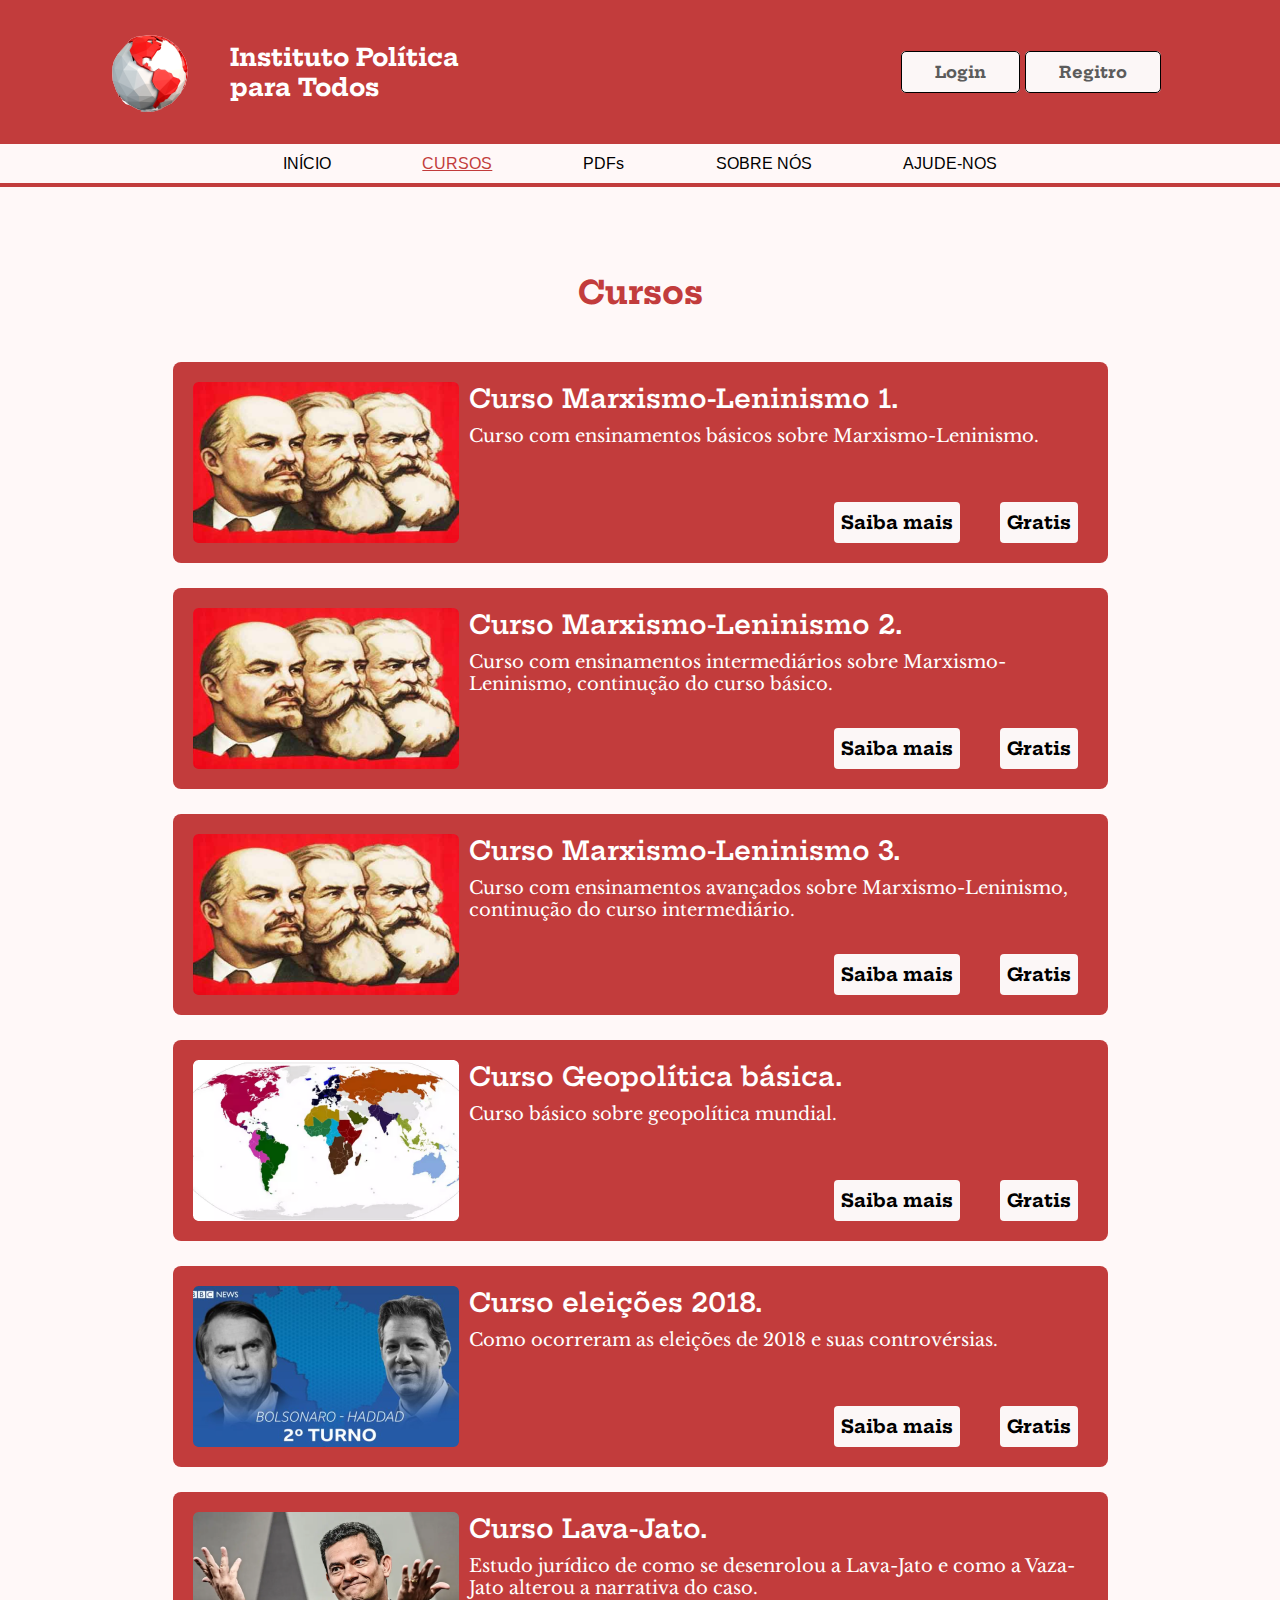
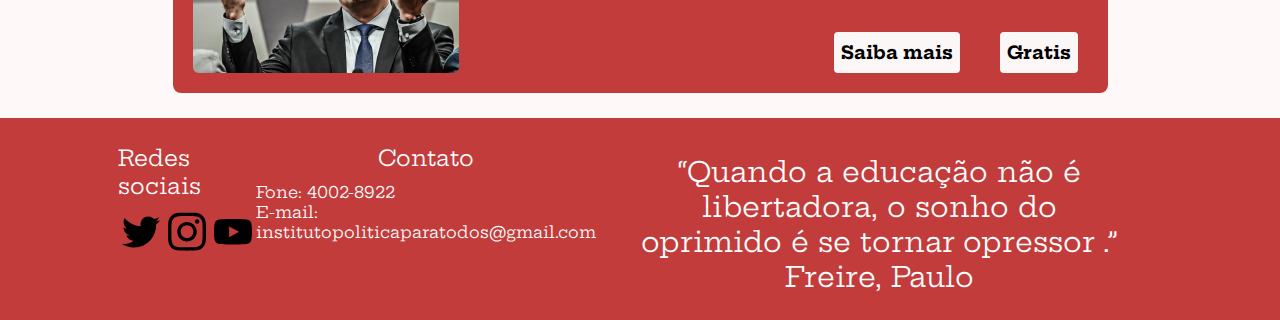
==== html/cursos.html @ 61e1fe77 "1.0" ====
<!DOCTYPE html>
<html lang="pt-br">

<head>
    <meta charset="UTF-8">
    <meta http-equiv="X-UA-Compatible" content="IE=edge">
    <meta name="viewport" content="width=device-width, initial-scale=1.0">
    <title>Cursos</title>
    <link rel="stylesheet" href="../css/style.css">
    <link rel="stylesheet" href="../css/cursos.css">
</head>

<body>
    <header>
        <div id="cabecalho" class="flex">
            <div class="header-logo flex">
                <img id="logo" src="../img/Logo.png"
                    alt="Representação do planeta Terra com o mar da cor branca e os continentes da cor vermelha">
                <h1>Instituto Política <br>para Todos</h1>
            </div>
            <div id="cadastro">
                <a class="botoes-cadastro" href="">Login</a>
                <a class="botoes-cadastro" href="">Regitro</a>
            </div>
        </div>
        <nav>
            <ul class="flex">
                <li><a href="../index.html">INÍCIO</a></li>
                <li><a class="link-ativo" href="cursos.html">CURSOS</a></li>
                <li><a href="">PDFs</a></li>
                <li><a href="">SOBRE NÓS</a></li>
                <li><a href="">AJUDE-NOS</a></li>
            </ul>
        </nav>
        <hr>
    </header>
    <main class="wrapper">
        <h2>Cursos</h2>
        <div class="curso flex">
            <img src="../img/marxismo leninismo.png" alt="">
            <div class="conteudo-curso flex">
                <div class="texto-curso">
                    <h3 >Curso Marxismo-Leninismo 1.</h3>
                    <p>Curso com ensinamentos básicos sobre Marxismo-Leninismo.</p>
                </div>
                <div class="botoes-curso flex">
                    <button onclick="saibaMais()" class="saiba-mais">Saiba mais</button>
                    <button class="valor-curso">Gratis</button>
                </div>
                <div id="saiba-mais-caixa1"><p>Lorem ipsum dolor sit amet consectetur adipisicing elit. Iusto, inventore dolores! Numquam, architecto at? A, fuga accusamus magni, ea adipisci aliquid eligendi corporis quibusdam saepe et rerum mollitia hic? Fugiat? Lorem ipsum dolor sit amet, consectetur adipisicing elit. Molestiae dolorem ab rem soluta, odit eveniet, sit qui veritatis repellendus eos esse veniam voluptatibus illum consequatur saepe assumenda iure? Vero, porro? Lo</p></div>
            </div>
        </div>
        <div class="curso flex">
            <img src="../img/marxismo leninismo.png" alt="">
            <div class="conteudo-curso flex">
                <div class="texto-curso">
                    <h3 >Curso Marxismo-Leninismo 2.</h3>
                    <p>Curso com ensinamentos intermediários sobre Marxismo-Leninismo, continução do curso básico.</p>
                </div>
                <div class="botoes-curso flex">
                    <button class="saiba-mais">Saiba mais</button>
                    <button class="valor-curso">Gratis</button>
                </div>
            </div>
        </div>
        <div class="curso flex">
            <img src="../img/marxismo leninismo.png" alt="">
            <div class="conteudo-curso flex">
                <div class="texto-curso">
                    <h3 >Curso Marxismo-Leninismo 3.</h3>
                    <p>Curso com ensinamentos avançados sobre Marxismo-Leninismo, continução do curso intermediário.</p>
                </div>
                <div class="botoes-curso flex">
                    <button class="saiba-mais">Saiba mais</button>
                    <button class="valor-curso">Gratis</button>
                </div>
            </div>
        </div>
        <div class="curso flex">
            <img src="../img/geopolitica.png" alt="">
            <div class="conteudo-curso flex">
                <div class="texto-curso">
                    <h3 >Curso Geopolítica básica.</h3>
                    <p>Curso básico sobre geopolítica mundial.</p>
                </div>
                <div class="botoes-curso flex">
                    <button class="saiba-mais">Saiba mais</button>
                    <button class="valor-curso">Gratis</button>
                </div>
            </div>
        </div>
        <div class="curso flex">
            <img src="../img/eleicoes 2018.png" alt="">
            <div class="conteudo-curso flex">
                <div class="texto-curso">
                    <h3 >Curso eleições 2018.</h3>
                    <p>Como ocorreram as eleições de 2018 e suas controvérsias.</p>
                </div>
                <div class="botoes-curso flex">
                    <button class="saiba-mais">Saiba mais</button>
                    <button class="valor-curso">Gratis</button>
                </div>
            </div>
        </div>
        <div class="curso flex">
            <img src="../img/Lava-Jato.png" alt="">
            <div class="conteudo-curso flex">
                <div class="texto-curso">
                    <h3 >Curso Lava-Jato.</h3>
                    <p>Estudo jurídico de como se desenrolou a Lava-Jato e como a Vaza-Jato alterou a narrativa do caso.</p>
                </div>
                <div class="botoes-curso flex">
                    <button class="saiba-mais">Saiba mais</button>
                    <button class="valor-curso">Gratis</button>
                </div>
            </div>
        </div>
    </main>
    <footer>
        <div class="wrapper flex">
            <div id="redes-sociais" class="conteudo-footer flex">
                <h4>Redes sociais</h4>
                <div id="redes" class="flex">
                    <img src="../img/Twitter.svg" alt="Logo do Twitter">
                    <img src="../img/Instagram.svg" alt="Logo do Instagram">
                    <img src="../img/Youtube.svg" alt="Logo do Youtube">
                </div>
            </div>
            <div id="contato" class="conteudo-footer flex">
                <h4>Contato</h4>
                <div id="conteudo-contato">
                    <p>Fone: 4002-8922</p>
                    <p>E-mail: institutopoliticaparatodos@gmail.com</p>
                </div>
            </div>
            <div id="paulo-freire">
                <p class="conteudo-footer">“Quando a educação não é libertadora, o sonho do <br> oprimido é se tornar
                    opressor .” Freire, Paulo</p>
            </div>
        </div>
    </footer>
</body>

</html>
---- css/style.css ----
@import url('https://fonts.googleapis.com/css2?family=Arimo:wght@700&family=Hepta+Slab:wght@400;600;700&family=Libre+Baskerville:wght@400;700&display=swap');
/* font-family: 'Arimo', sans-serif;
font-family: 'Hepta Slab', serif;
font-family: 'Libre Baskerville', serif; */
*{
    margin: 0;
    padding: 0;
    box-sizing: border-box;
}
body{
    background-color: #fff8f8;
}
.flex {
    display: flex;
}
a {
    text-decoration: none;
    color: inherit;
}
.wrapper {
    max-width: 1440px;
    width: 90%;
    margin: 0 auto;
}
ul {
    list-style-type: none;
    justify-content: space-evenly;
    margin: 0 15%;
}
/* Cabeçalho */
#cabecalho {
    font-family: 'Hepta Slab', serif;
    justify-content: space-between;
    padding: 22px 0;
    background-color: #C23C3C;
    align-items: center;
}
h1 {
    font-size: 24px;
    color: white;
}
nav {
    background-color: #fff8f8;
    padding: 10px 0;
    font-family: 'Arimo', sans-serif;
}
.botoes-cadastro {
    background-color: #FCF7F7;
    font-size: 16px;
    padding: 10px 33px;
    border-radius: 5px;
    border: 1px solid black;
    font-weight:700;
    color: #5C5C5C;
}
#cadastro {
    margin-right: 119px;
}
hr{
    border: 2px solid #C23C3C;
    margin-bottom: 85px;
}
#logo {
    margin-left: 100px;
    margin-right: 30px;
}
.header-logo {
    align-items: center;
}
li a:hover{
    opacity: 0.7;
}
.botoes-cadastro:hover {
    opacity: 0.86;
}
/* Footer */
footer {
    font-family: 'Hepta Slab', serif;
    font-weight: 400;
    color: white;
    background-color: #C23C3C;
    align-items: center;
    padding: 26px 60px;
}
footer h4 {
    font-weight: inherit;
    font-size: 22px;
}
#redes-sociais{
    flex-direction: column;
}
#redes img{
    padding: 10px 4px;
}
#contato{
    flex-direction: column;
    align-items: center;
}
#conteudo-contato   {
    padding: 10px 0;
}
#paulo-freire {
    font-size: 28px;
    text-align: center;
    margin-top: 10px;
}
#redes{
    justify-content: space-between;
}
footer > div{
    justify-content: space-between;
}
.link-ativo{
    color: #C23C3C;
    text-decoration: underline;
}
---- css/cursos.css ----
@import url('https://fonts.googleapis.com/css2?family=Arimo:wght@700&family=Hepta+Slab:wght@400;600;700&family=Libre+Baskerville:wght@400;700&display=swap');
.curso {
    background-color: #C23C3C;
    border-radius: 8px;
    width: 935px;
    padding: 20px;
    margin: 0 auto;
    margin-bottom: 25px;
}

h2 {
    font-family: 'Hepta Slab', serif;
    color: #C23C3C;
    font-size: 32px;
    font-weight: bold;
    text-align: center;
    margin: 50px;
}
h3 {
    font-family: 'Hepta Slab', serif;
    color: white;
    font-size: 26px;
    font-weight: 600;
    padding-bottom: 10px;
}
.curso p {
    font-family: 'Libre Baskerville', serif;
    color: white;
    font-size: 18px;
    font-weight: 400;
}
.conteudo-curso {
    flex-direction: column;
    width: 100%;
    justify-content: space-between;
    padding-left: 10px;
}
.saiba-mais{
    padding: 9px 7px;
    background-color: #FCF7F7;
    font-size: 18px;
    color: black;
    font-family: 'Hepta Slab', serif;
    border-radius: 4px;
    font-weight: 700;
    border: 0;
    cursor: pointer;
}
.valor-curso{
    padding: 9px 7px;
    background-color: #FCF7F7;
    font-size: 18px;
    color: black;
    font-family: 'Hepta Slab', serif;
    border-radius: 4px;
    font-weight: 700;
    border: 0;
    cursor: pointer;
    margin: 0 10px 0 40px;
}
.botoes-curso{
    justify-content: flex-end;
}
button:hover {
    opacity: 0.86;
}
#saiba-mais-caixa1{
    display: none;
}
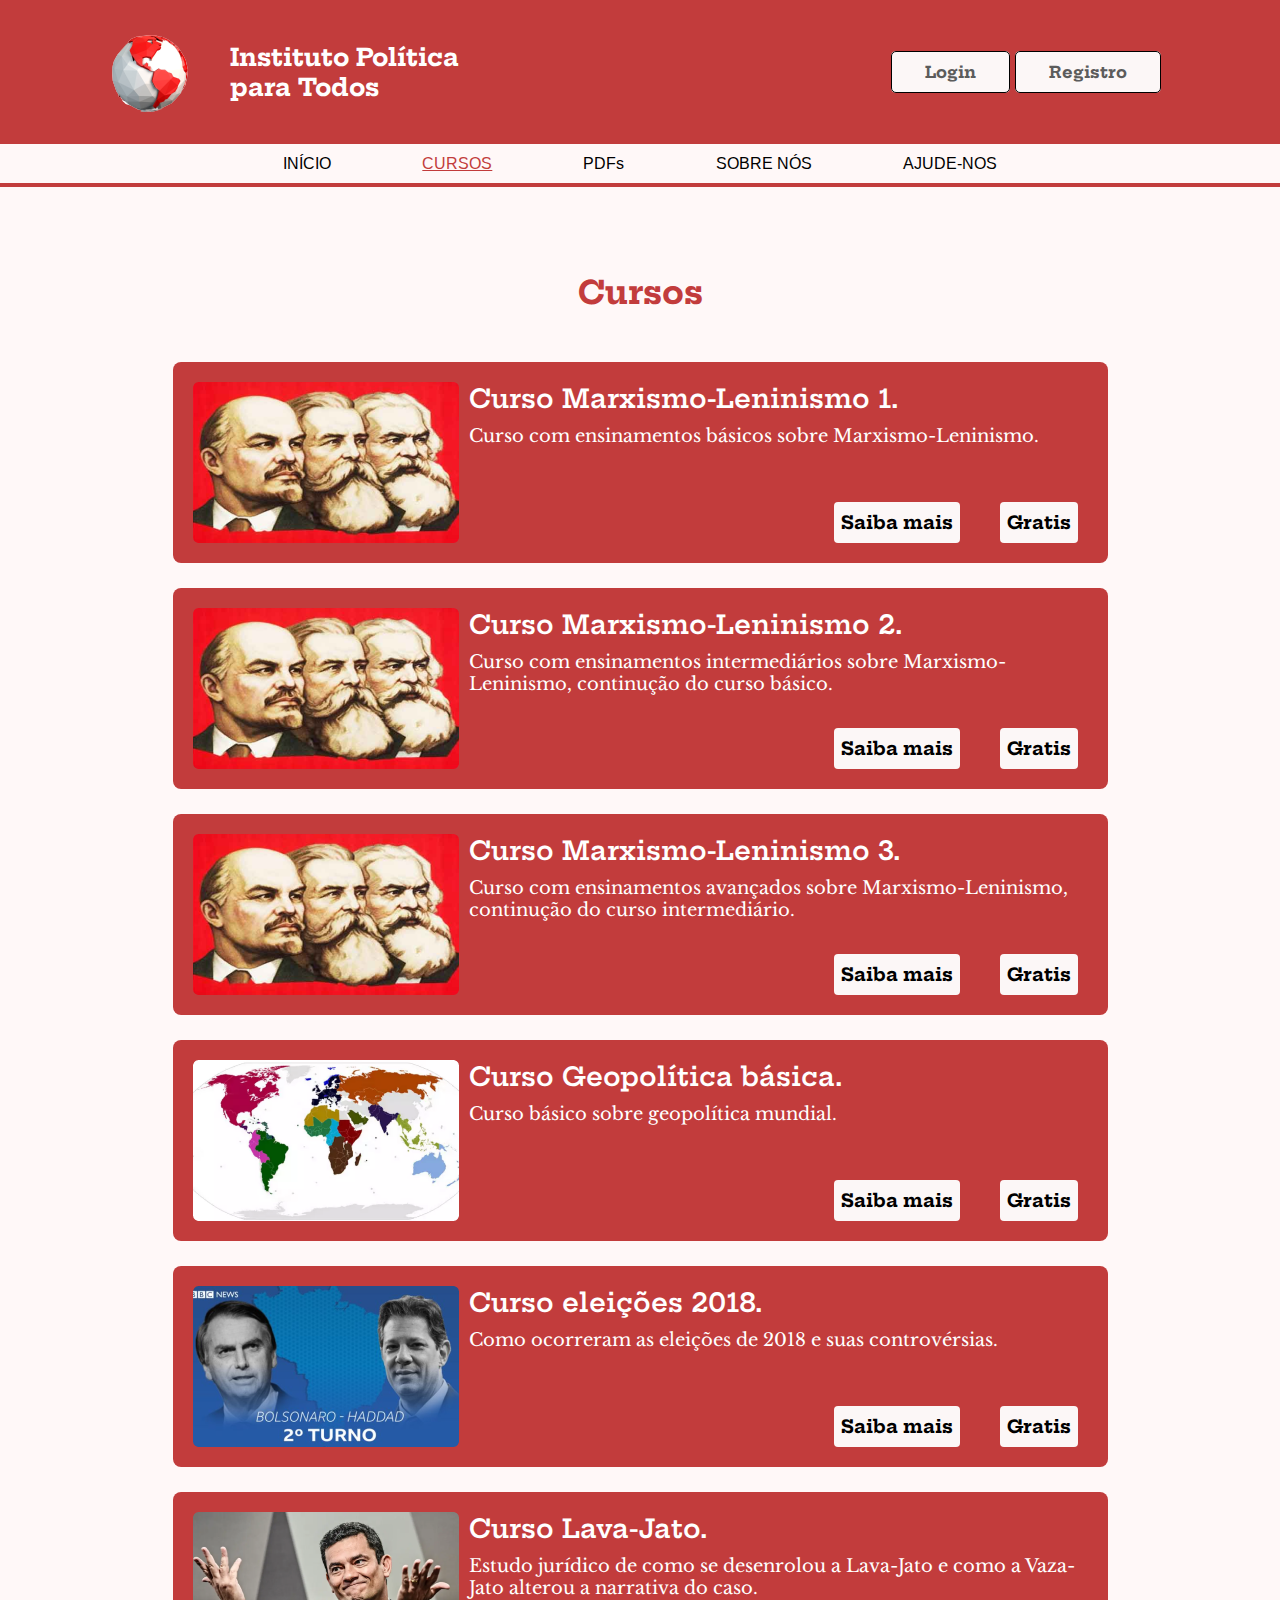
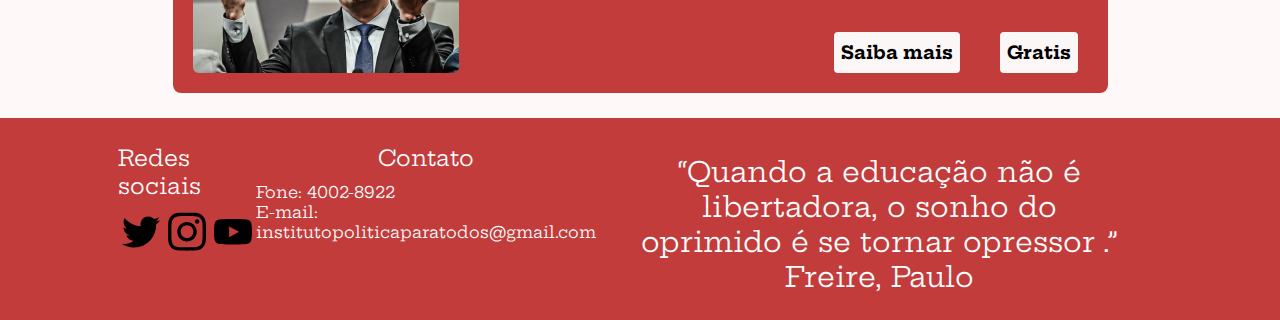
==== commit 3b335499: "Update cursos.html" ====
--- a/html/cursos.html
+++ b/html/cursos.html
@@ -20,7 +20,7 @@
             </div>
             <div id="cadastro">
                 <a class="botoes-cadastro" href="">Login</a>
-                <a class="botoes-cadastro" href="">Regitro</a>
+                <a class="botoes-cadastro" href="">Registro</a>
             </div>
         </div>
         <nav>
@@ -141,4 +141,4 @@
     </footer>
 </body>
 
-</html>+</html>
